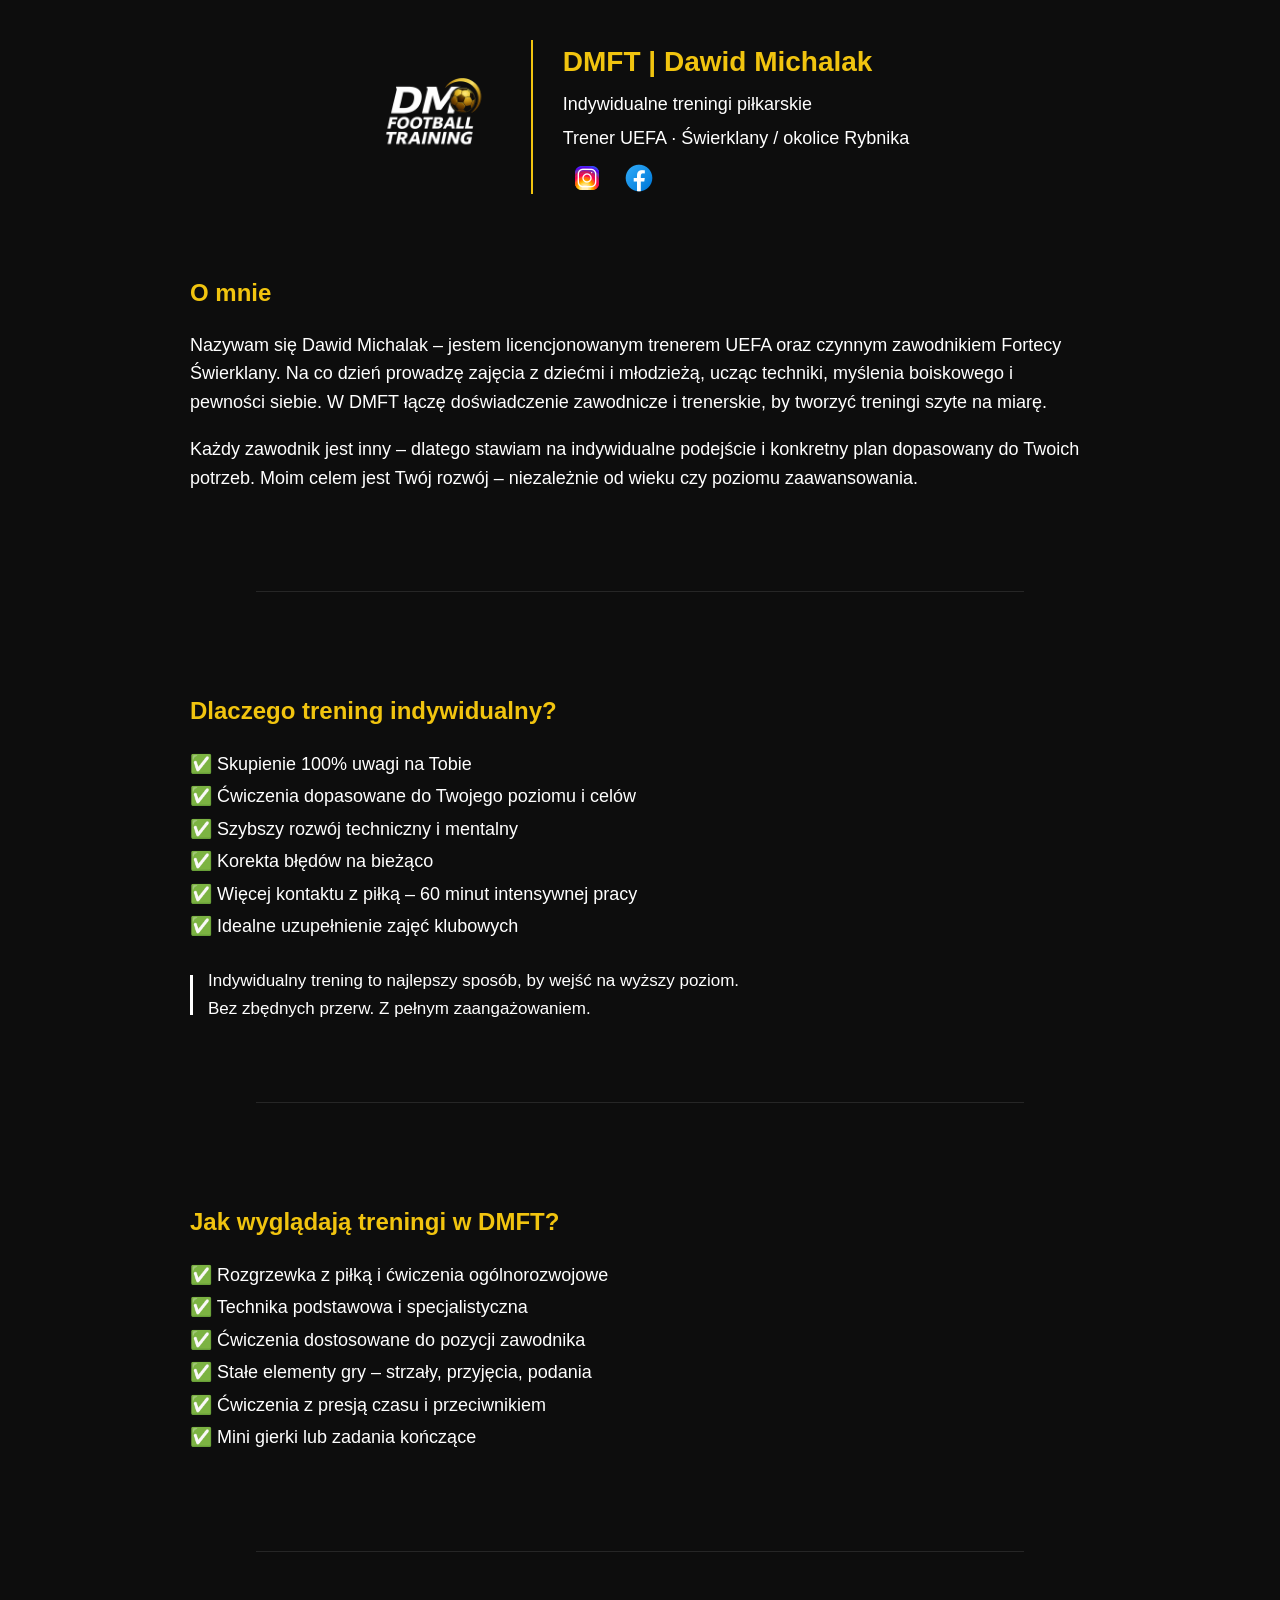
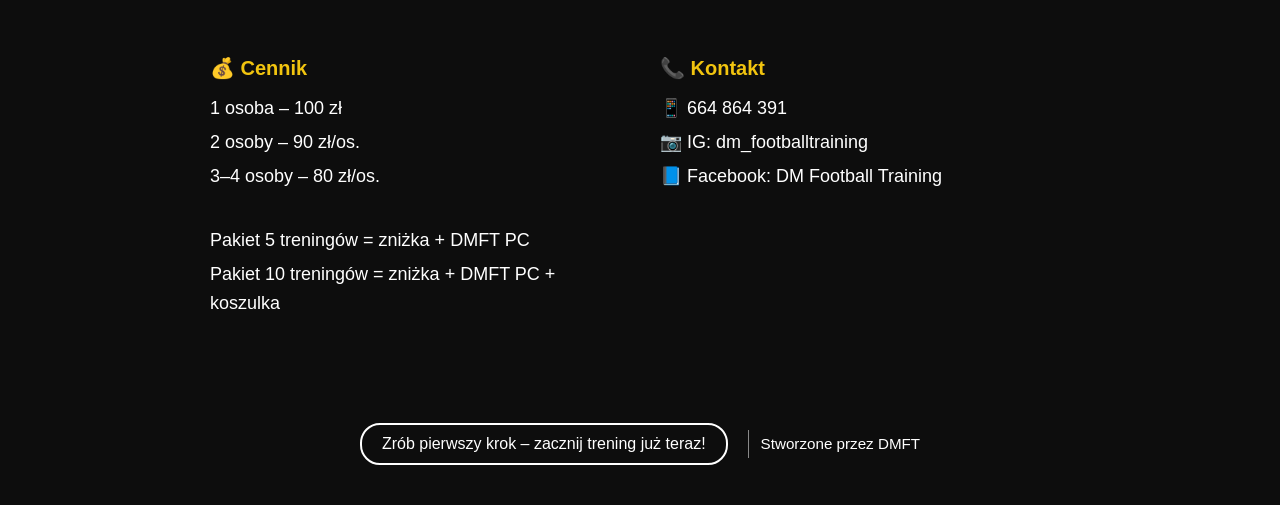
==== index (1).html @ 35604c87 "Add files via upload" ====
<!DOCTYPE html>
<html lang="pl">
<head>
<meta charset="utf-8"/>
<title>DMFT | Indywidualne treningi piłkarskie z pasją</title>
<link rel="icon" href="favicon.png" type="image/png" />
<style>
  h2 {
    font-size: 28px;
  }
  p {
    font-size: 18px;
  }
  body {
    background-color: #0d0d0d;
    color: #ffffff;
    font-family: Arial, sans-serif;
    margin: 0;
    padding: 0;
    line-height: 1.6;
  }

  header {
    display: flex;
    align-items: center;
    justify-content: center;
    padding: 40px 20px 20px;
    gap: 40px;
  }

  header img {
    height: 120px;
  }

  .header-text {
    border-left: 2px solid #f1c40f;
    padding-left: 30px;
  }

  .header-text h1 {
    font-size: 28px;
    color: #f1c40f;
    margin: 0;
  }

  .header-text p {
    margin: 5px 0;
    font-size: 18px;
  }

  section {
    padding: 40px 20px;
    max-width: 900px;
    margin: 0 auto;
  }

  h2 {
    color: #f1c40f;
    font-size: 24px;
    margin-bottom: 10px;
  }

  hr {
    border: none;
    border-top: 1px solid rgba(255, 255, 255, 0.1);
    margin: 40px auto;
    width: 60%;
  }

  .price-contact {
    display: flex;
    justify-content: space-between;
    flex-wrap: wrap;
    padding-top: 20px;
  }

  .price-contact > div {
    flex: 1;
    padding: 20px;
    min-width: 280px;
  }

  .price-contact h3 {
    color: #f1c40f;
    font-size: 20px;
    margin-bottom: 10px;
  }

  .price-contact p {
    margin: 5px 0;
  }

  .contact p {
    font-size: 18px;
  }

  .cta-button {
    display: inline-block;
    padding: 12px 24px;
    margin-top: 20px;
    font-size: 16px;
    font-weight: 600;
    color: white;
    border: 2px solid white;
    border-radius: 30px;
    text-decoration: none;
    transition: 0.3s;
  }

  .cta-button:hover {
    background-color: white;
    color: black;
  }

  .button-container {
    text-align: center;
    margin-top: 30px;
  }
</style>
</head>
<body>
<header>
  <img src="logo.png" alt="Logo DMFT" style="height: 120px;">
  <div class="header-text">
    <h1>DMFT | Dawid Michalak</h1>
    <p>Indywidualne treningi piłkarskie</p>
    <p>Trener UEFA · Świerklany / okolice Rybnika</p>
    <div style="margin-top: 10px;">
      <a href="https://www.instagram.com/dm_footballtraining" target="_blank" style="display: inline-block; margin: 0 8px;">
        <img src="insta.png" alt="Instagram" style="height: 32px; vertical-align: middle;">
      </a>
      <a href="https://www.facebook.com" target="_blank" style="display: inline-block; margin: 0 8px;">
        <img src="fb.png" alt="Facebook" style="height: 32px; vertical-align: middle;">
      </a>
    </div>
  </div>
</header>

<section>
  <h2>O mnie</h2>
  <p>Nazywam się Dawid Michalak – jestem licencjonowanym trenerem UEFA oraz czynnym zawodnikiem Fortecy Świerklany. Na co dzień prowadzę zajęcia z dziećmi i młodzieżą, ucząc techniki, myślenia boiskowego i pewności siebie. W DMFT łączę doświadczenie zawodnicze i trenerskie, by tworzyć treningi szyte na miarę.</p>
  <p>Każdy zawodnik jest inny – dlatego stawiam na indywidualne podejście i konkretny plan dopasowany do Twoich potrzeb. Moim celem jest Twój rozwój – niezależnie od wieku czy poziomu zaawansowania.</p>
</section>

<hr/>

<section>
  <div class="section">
    <h2 class="section-title">Dlaczego trening indywidualny?</h2>
    <div class="text-content">
      <ul style="list-style: none; padding-left: 0; line-height: 1.8em; font-size: 18px;">
        <li>✅ Skupienie 100% uwagi na Tobie</li>
        <li>✅ Ćwiczenia dopasowane do Twojego poziomu i celów</li>
        <li>✅ Szybszy rozwój techniczny i mentalny</li>
        <li>✅ Korekta błędów na bieżąco</li>
        <li>✅ Więcej kontaktu z piłką – 60 minut intensywnej pracy</li>
        <li>✅ Idealne uzupełnienie zajęć klubowych</li>
      </ul>
      <div style="display: flex; align-items: center; margin-top: 25px; max-width: 700px;">
        <div style="width: 3px; height: 40px; background-color: #ffffff; margin-right: 15px;"></div>
        <p style="margin: 0; font-size: 17px; line-height: 1.6;">
          Indywidualny trening to najlepszy sposób, by wejść na wyższy poziom.<br>
          Bez zbędnych przerw. Z pełnym zaangażowaniem.
        </p>
      </div>
    </div>
  </div>
</section>

<hr/>

<section>
  <div class="section">
    <h2 class="section-title">Jak wyglądają treningi w DMFT?</h2>
    <div class="text-content">
      <ul style="list-style: none; padding-left: 0; line-height: 1.8em; font-size: 18px;">
        <li>✅ Rozgrzewka z piłką i ćwiczenia ogólnorozwojowe</li>
        <li>✅ Technika podstawowa i specjalistyczna</li>
        <li>✅ Ćwiczenia dostosowane do pozycji zawodnika</li>
        <li>✅ Stałe elementy gry – strzały, przyjęcia, podania</li>
        <li>✅ Ćwiczenia z presją czasu i przeciwnikiem</li>
        <li>✅ Mini gierki lub zadania kończące</li>
      </ul>
    </div>
  </div>
</section>

<hr/>

<section class="price-contact">
  <div class="prices">
    <h3>💰 Cennik</h3>
    <p>1 osoba – 100 zł</p>
    <p>2 osoby – 90 zł/os.</p>
    <p>3–4 osoby – 80 zł/os.</p>
    <br/>
    <p>Pakiet 5 treningów = zniżka + DMFT PC</p>
    <p>Pakiet 10 treningów = zniżka + DMFT PC + koszulka</p>
  </div>
  <div class="contact">
    <h3>📞 Kontakt</h3>
    <p>📱 664 864 391</p>
    <p>📷 IG: dm_footballtraining</p>
    <p>📘 Facebook: DM Football Training</p>
  </div>
</section>

<footer style="margin-top: 40px; margin-bottom: 40px; text-align: center;">
  <div style="display: flex; justify-content: center; align-items: center; gap: 20px; flex-wrap: wrap;">
    <button style="background: none; border: 2px solid white; padding: 10px 20px; border-radius: 20px; color: white; font-size: 1rem; cursor: pointer;">
      Zrób pierwszy krok – zacznij trening już teraz!
    </button>
    <div style="display: flex; align-items: center; gap: 12px;">
      <div style="height: 28px; width: 1px; background-color: #888;"></div>
      <span style="color: white; font-size: 0.95rem;">Stworzone przez DMFT</span>
    </div>
  </div>
</footer>
</body>
</html>
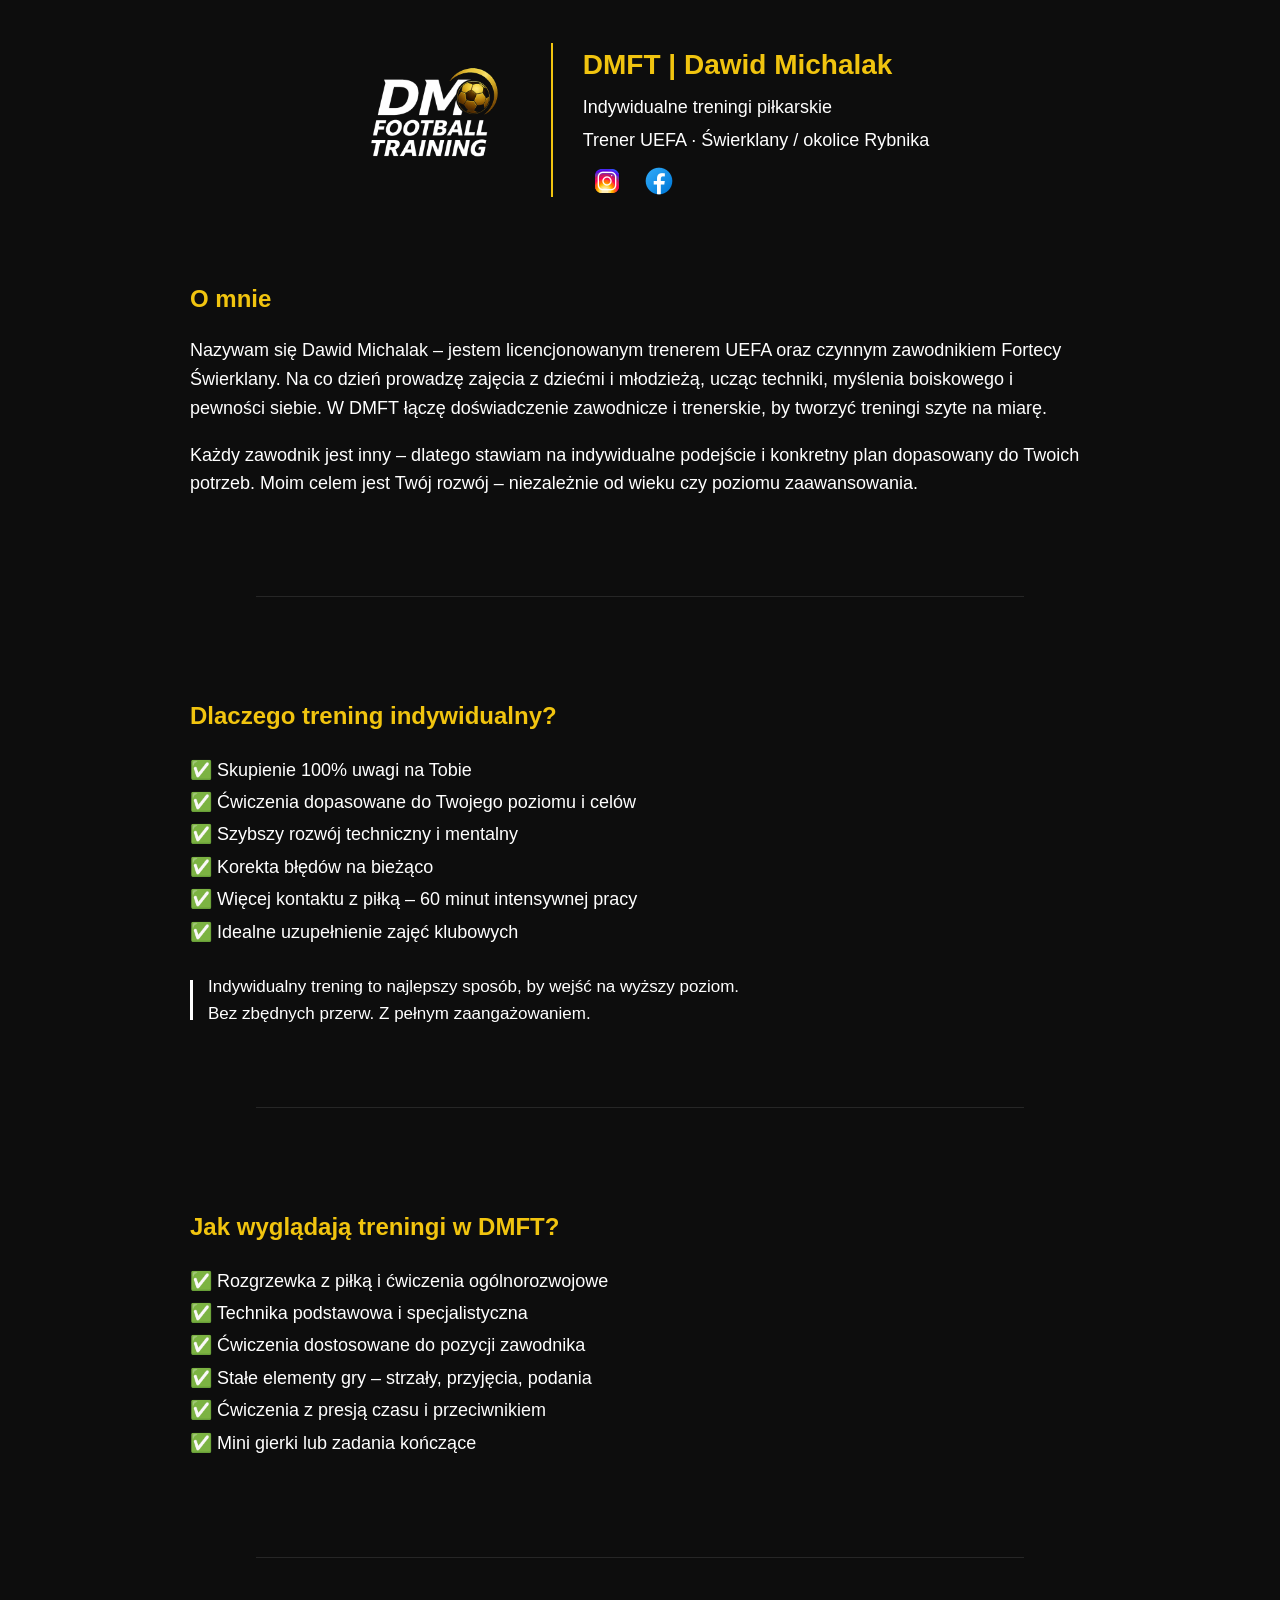
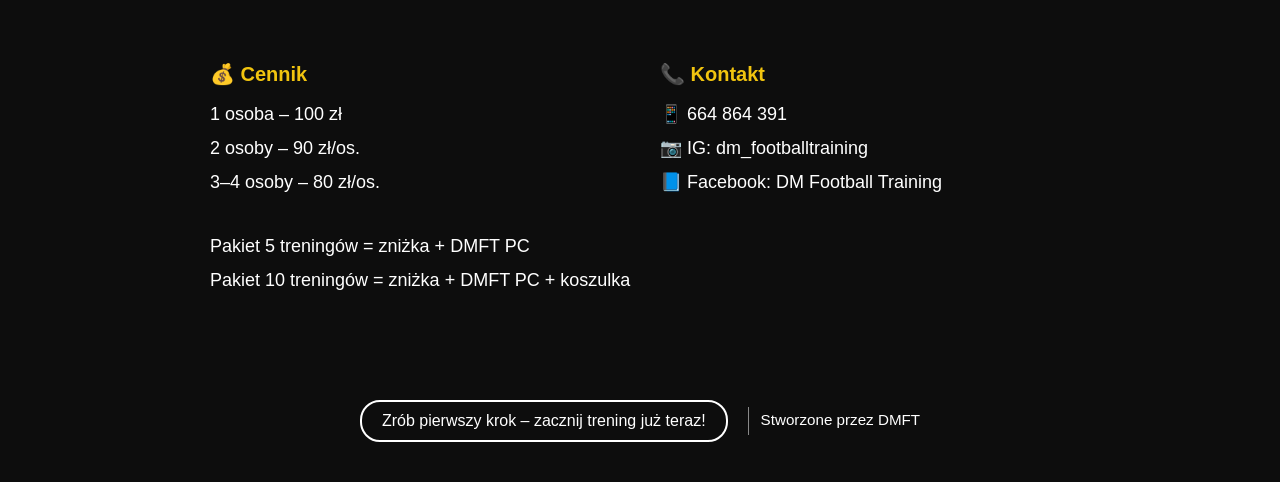
==== commit 6c0c54dd: "Add files via upload" ====
--- a/index (1).html
+++ b/index (1).html
@@ -1,126 +1,74 @@
 <!DOCTYPE html>
 <html lang="pl">
 <head>
-<meta charset="utf-8"/>
-<title>DMFT | Indywidualne treningi piłkarskie z pasją</title>
-<link rel="icon" href="favicon.png" type="image/png" />
-<style>
-  h2 {
-    font-size: 28px;
-  }
-  p {
-    font-size: 18px;
-  }
-  body {
-    background-color: #0d0d0d;
-    color: #ffffff;
-    font-family: Arial, sans-serif;
-    margin: 0;
-    padding: 0;
-    line-height: 1.6;
-  }
+  <meta charset="UTF-8">
+  <meta name="viewport" content="width=device-width, initial-scale=1.0">
 
-  header {
-    display: flex;
-    align-items: center;
-    justify-content: center;
-    padding: 40px 20px 20px;
-    gap: 40px;
-  }
+  <!-- META TAGI DMFT -->
+  <title>DMFT – Indywidualne treningi piłkarskie z pasją</title>
+  <meta name="description" content="DMFT | Dawid Michalak – indywidualne treningi piłkarskie dla dzieci i dorosłych. Trener UEFA, Świerklany / okolice Rybnika. Skupienie · Progres · Pasja.">
+  <meta name="keywords" content="treningi piłkarskie, trener UEFA, Dawid Michalak, DMFT, Świerklany, Rybnik, indywidualne treningi, piłka nożna, szkolenie piłkarskie, trening dla dzieci, trening dla dorosłych">
+  <meta name="author" content="DM Football Training">
 
-  header img {
-    height: 120px;
-  }
+  <!-- FAVICON -->
+  <link rel="icon" href="logo.png" type="image/png">
 
-  .header-text {
-    border-left: 2px solid #f1c40f;
-    padding-left: 30px;
-  }
+  <!-- OPEN GRAPH -->
+  <meta property="og:title" content="DMFT – Indywidualne treningi piłkarskie z pasją">
+  <meta property="og:description" content="Treningi indywidualne dla dzieci i dorosłych | Dawid Michalak – Trener UEFA | Świerklany / okolice Rybnika">
+  <meta property="og:image" content="https://www.dmft.pl/logo.png">
+  <meta property="og:url" content="https://www.dmft.pl">
+  <meta property="og:type" content="website">
+  <meta property="og:site_name" content="DM Football Training">
 
-  .header-text h1 {
-    font-size: 28px;
-    color: #f1c40f;
-    margin: 0;
-  }
+  <!-- TWITTER CARD -->
+  <meta name="twitter:card" content="summary_large_image">
+  <meta name="twitter:title" content="DMFT – Indywidualne treningi piłkarskie z pasją">
+  <meta name="twitter:description" content="Treningi indywidualne z Dawidem Michalakiem – Trener UEFA | Świerklany / okolice Rybnika">
+  <meta name="twitter:image" content="https://www.dmft.pl/logo.png">
 
-  .header-text p {
-    margin: 5px 0;
-    font-size: 18px;
-  }
-
-  section {
-    padding: 40px 20px;
-    max-width: 900px;
-    margin: 0 auto;
-  }
-
-  h2 {
-    color: #f1c40f;
-    font-size: 24px;
-    margin-bottom: 10px;
-  }
-
-  hr {
-    border: none;
-    border-top: 1px solid rgba(255, 255, 255, 0.1);
-    margin: 40px auto;
-    width: 60%;
-  }
-
-  .price-contact {
-    display: flex;
-    justify-content: space-between;
-    flex-wrap: wrap;
-    padding-top: 20px;
-  }
-
-  .price-contact > div {
-    flex: 1;
-    padding: 20px;
-    min-width: 280px;
-  }
-
-  .price-contact h3 {
-    color: #f1c40f;
-    font-size: 20px;
-    margin-bottom: 10px;
-  }
-
-  .price-contact p {
-    margin: 5px 0;
-  }
-
-  .contact p {
-    font-size: 18px;
-  }
-
-  .cta-button {
-    display: inline-block;
-    padding: 12px 24px;
-    margin-top: 20px;
-    font-size: 16px;
-    font-weight: 600;
-    color: white;
-    border: 2px solid white;
-    border-radius: 30px;
-    text-decoration: none;
-    transition: 0.3s;
-  }
-
-  .cta-button:hover {
-    background-color: white;
-    color: black;
-  }
-
-  .button-container {
-    text-align: center;
-    margin-top: 30px;
-  }
-</style>
+  <style>
+    h2 { font-size: 28px; }
+    p { font-size: 18px; }
+    body {
+      background-color: #0d0d0d;
+      color: #ffffff;
+      font-family: Arial, sans-serif;
+      margin: 0;
+      padding: 0;
+      line-height: 1.6;
+    }
+    header {
+      display: flex;
+      align-items: center;
+      justify-content: center;
+      padding: 40px 20px 20px;
+      gap: 40px;
+    }
+    header img { height: 160px; }
+    .header-text { border-left: 2px solid #f1c40f; padding-left: 30px; }
+    .header-text h1 { font-size: 28px; color: #f1c40f; margin: 0; }
+    .header-text p { margin: 5px 0; font-size: 18px; }
+    section { padding: 40px 20px; max-width: 900px; margin: 0 auto; }
+    h2 { color: #f1c40f; font-size: 24px; margin-bottom: 10px; }
+    hr { border: none; border-top: 1px solid rgba(255, 255, 255, 0.1); margin: 40px auto; width: 60%; }
+    .price-contact { display: flex; justify-content: space-between; flex-wrap: wrap; padding-top: 20px; }
+    .price-contact > div { flex: 1; padding: 20px; min-width: 280px; }
+    .price-contact h3 { color: #f1c40f; font-size: 20px; margin-bottom: 10px; }
+    .price-contact p { margin: 5px 0; }
+    .contact p { font-size: 18px; }
+    .cta-button {
+      display: inline-block; padding: 12px 24px; margin-top: 20px;
+      font-size: 16px; font-weight: 600; color: white; border: 2px solid white;
+      border-radius: 30px; text-decoration: none; transition: 0.3s;
+    }
+    .cta-button:hover { background-color: white; color: black; }
+    .button-container { text-align: center; margin-top: 30px; }
+  </style>
 </head>
 <body>
 <header>
-  <img src="logo.png" alt="Logo DMFT" style="height: 120px;">
+  <img src="logo.png" alt="Logo DMFT">
   <div class="header-text">
     <h1>DMFT | Dawid Michalak</h1>
     <p>Indywidualne treningi piłkarskie</p>
@@ -194,8 +142,8 @@
     <p>2 osoby – 90 zł/os.</p>
     <p>3–4 osoby – 80 zł/os.</p>
     <br/>
-    <p>Pakiet 5 treningów = zniżka + DMFT PC</p>
-    <p>Pakiet 10 treningów = zniżka + DMFT PC + koszulka</p>
+    <p style="white-space: nowrap;">Pakiet 5 treningów = zniżka + DMFT PC</p>
+    <p style="white-space: nowrap;">Pakiet 10 treningów = zniżka + DMFT PC + koszulka</p>
   </div>
   <div class="contact">
     <h3>📞 Kontakt</h3>
@@ -217,4 +165,4 @@
   </div>
 </footer>
 </body>
-</html>
+</html>
